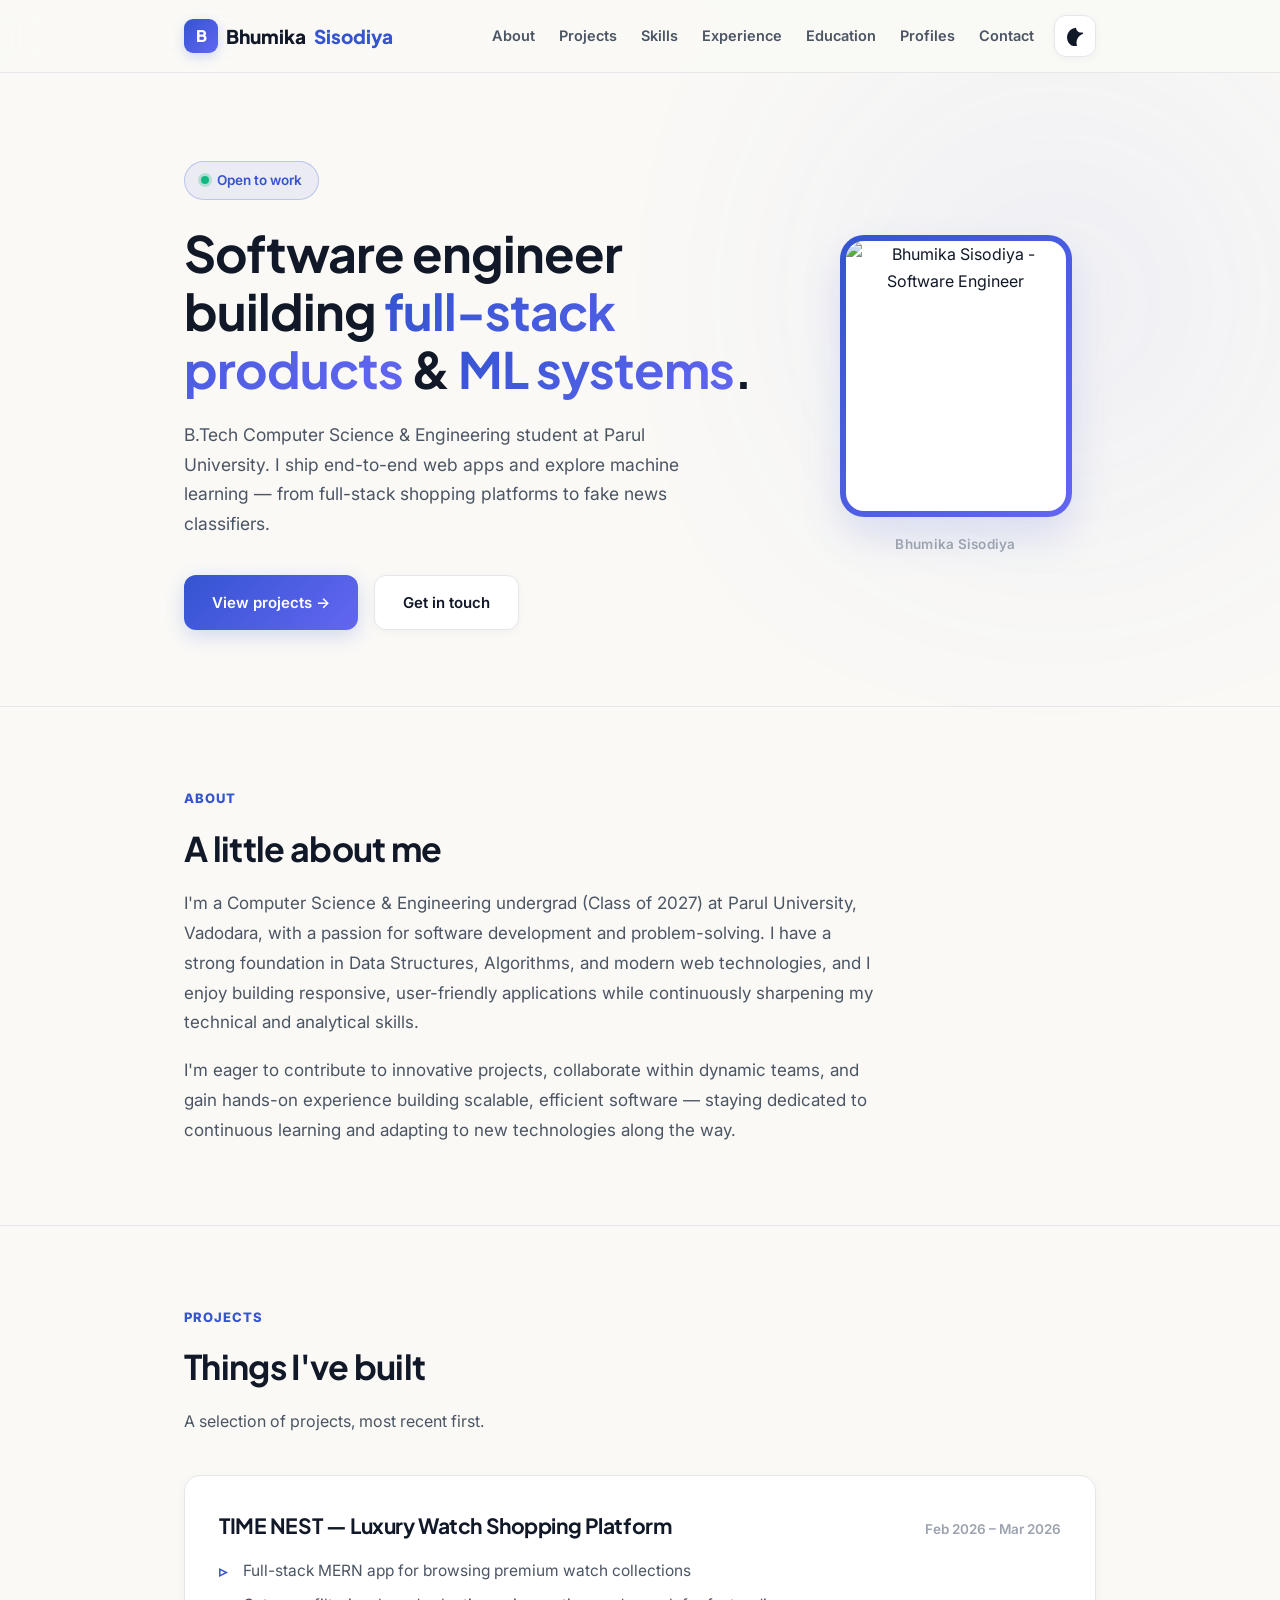
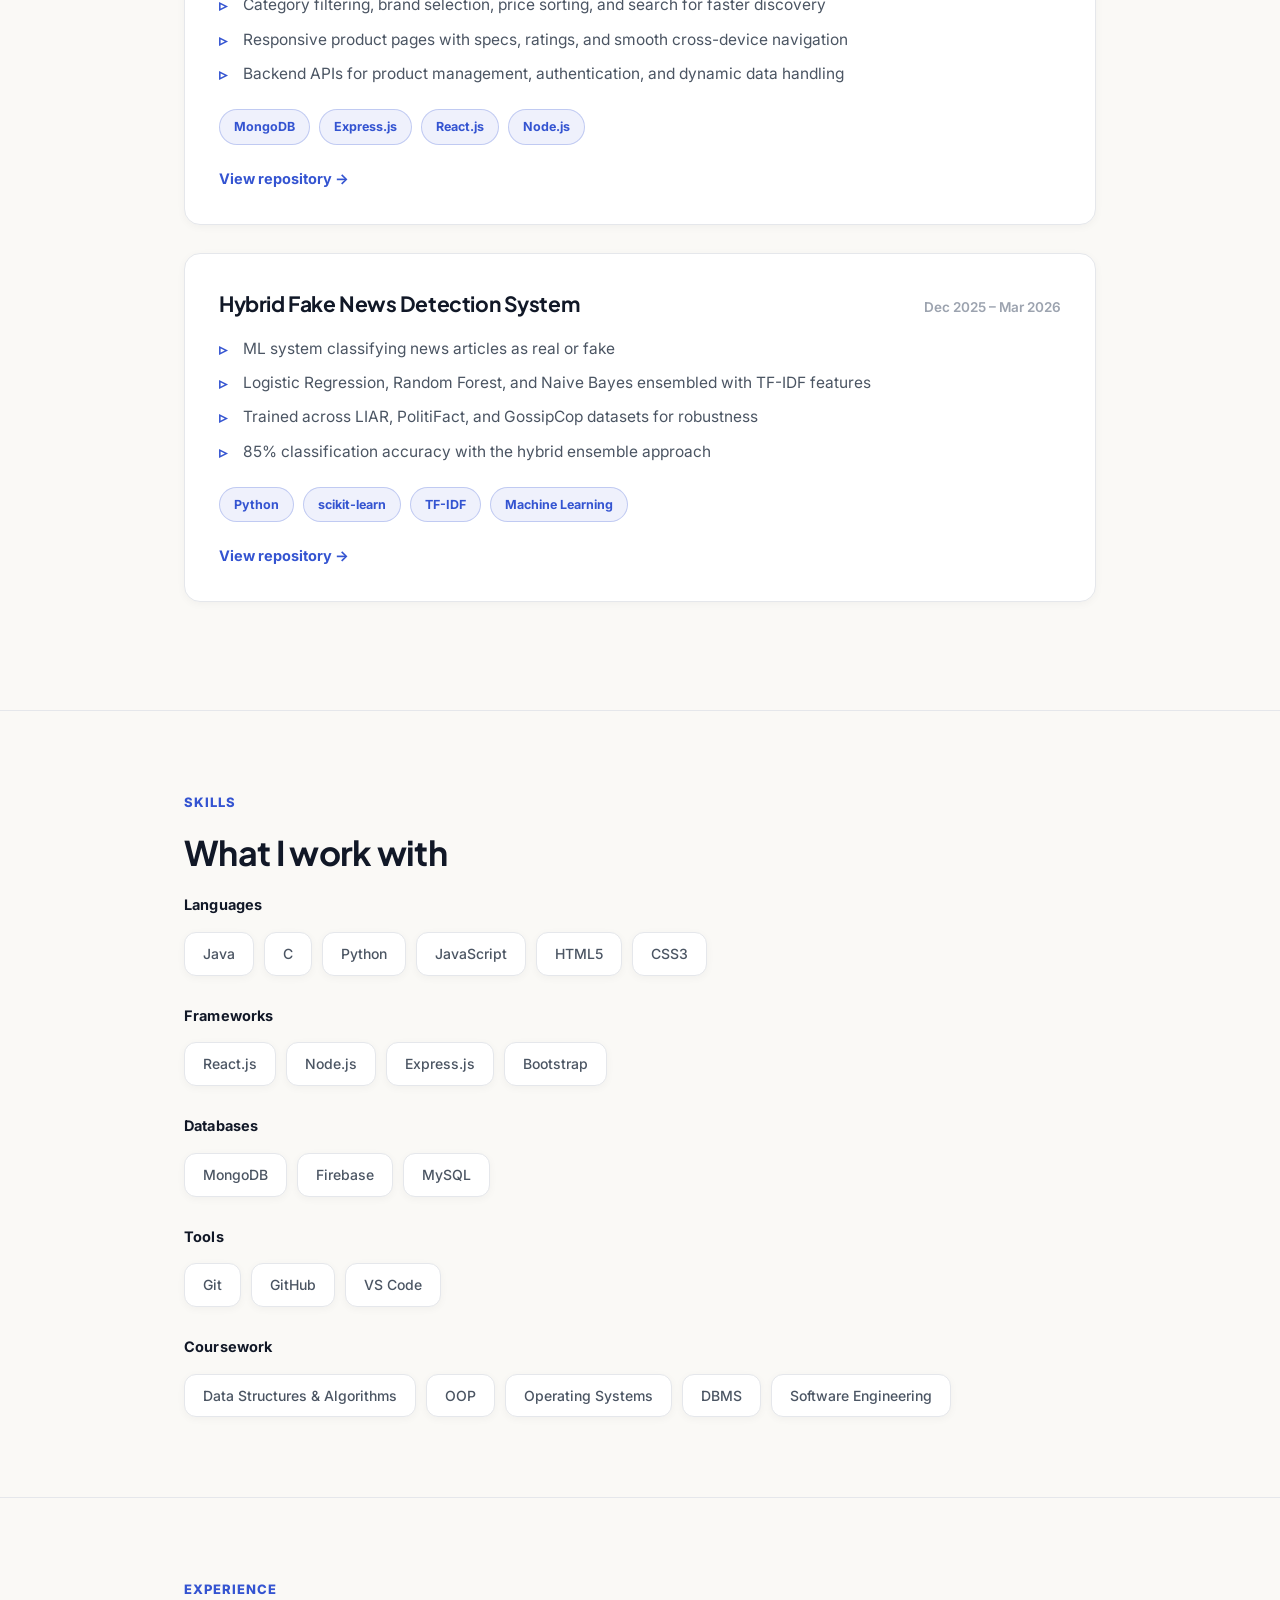
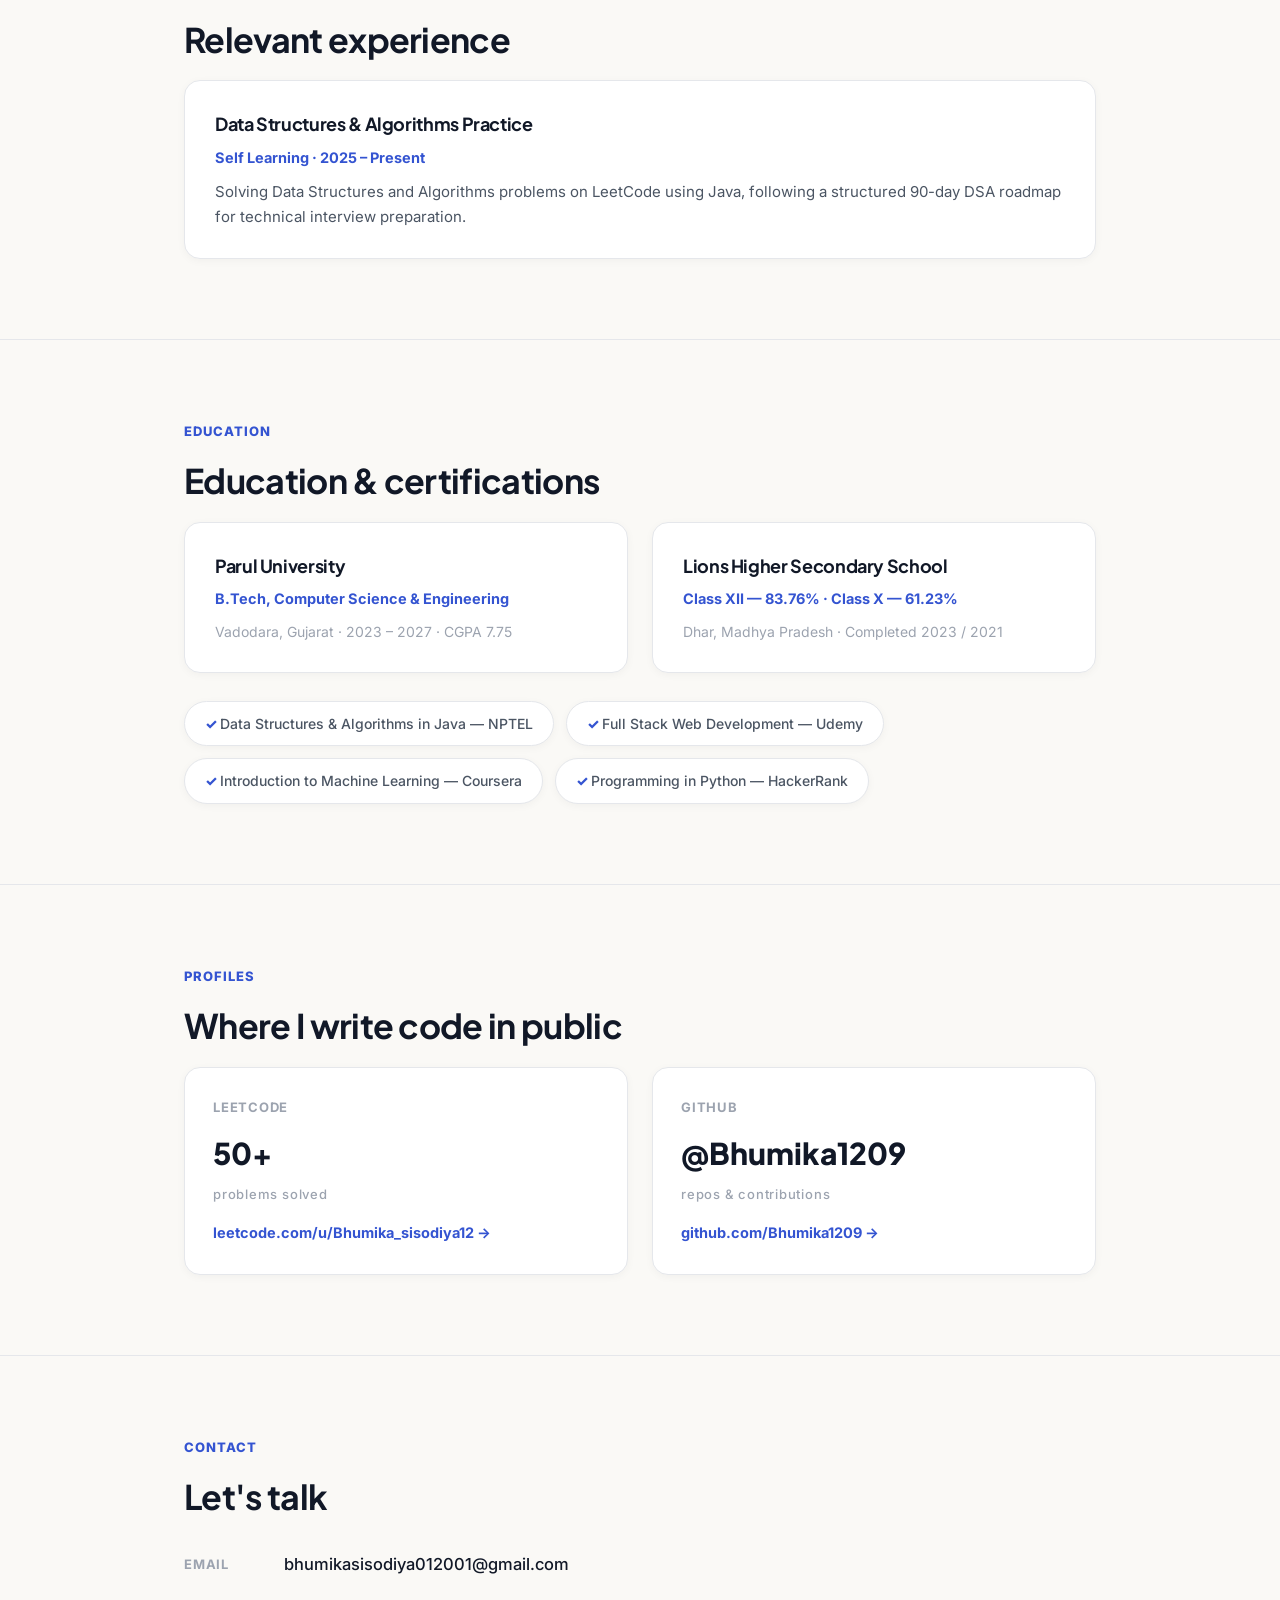
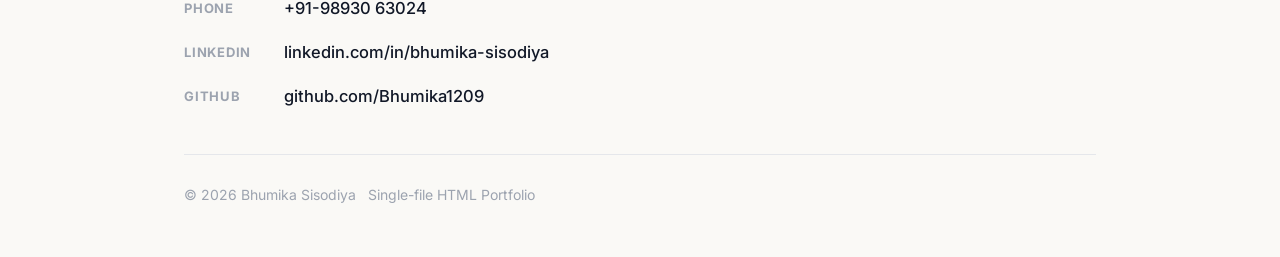
==== index.html @ 54667ed3 "Add files via upload" ====
<!DOCTYPE html>
<html lang="en">
<head>
<meta charset="UTF-8">
<meta name="viewport" content="width=device-width, initial-scale=1.0">
<title>Bhumika Sisodiya — Software Engineer & Full-Stack Developer</title>
<meta name="description" content="Portfolio of Bhumika Sisodiya - B.Tech CSE Student at Parul University specializing in full-stack web applications and machine learning systems.">
<meta property="og:title" content="Bhumika Sisodiya — Software Engineer">
<meta property="og:description" content="Full-stack developer building MERN applications & ML systems. CSE student at Parul University.">
<meta property="og:type" content="website">

<link rel="preconnect" href="https://fonts.googleapis.com">
<link rel="preconnect" href="https://fonts.gstatic.com" crossorigin>
<link href="https://fonts.googleapis.com/css2?family=Plus+Jakarta+Sans:wght@400;500;600;700;800&family=Inter:wght@400;500;600;700&display=swap" rel="stylesheet">

<style>
  :root {
    --bg: #FAF9F6;
    --surface: #FFFFFF;
    --surface-hover: #F3F4F6;
    --line: #E5E7EB;
    --line-accent: rgba(52, 84, 209, 0.25);
    --text: #111827;
    --text-dim: #4B5563;
    --text-faint: #9CA3AF;
    --accent: #3454D1;
    --accent-gradient: linear-gradient(135deg, #3454D1 0%, #6366F1 100%);
    --accent-hover: #2A43A8;
    --accent-soft: rgba(52, 84, 209, 0.08);
    --accent-glow: rgba(52, 84, 209, 0.2);
    --radius: 16px;
    --radius-sm: 10px;
    --shadow-sm: 0 2px 8px rgba(0, 0, 0, 0.04);
    --shadow: 0 10px 30px rgba(0, 0, 0, 0.06);
    --shadow-hover: 0 20px 40px rgba(52, 84, 209, 0.15);
  }

  [data-theme="dark"] {
    --bg: #0B0F19;
    --surface: #131A29;
    --surface-hover: #1E2738;
    --line: #1F293D;
    --line-accent: rgba(99, 102, 241, 0.35);
    --text: #F9FAFB;
    --text-dim: #9CA3AF;
    --text-faint: #6B7280;
    --accent: #6366F1;
    --accent-gradient: linear-gradient(135deg, #6366F1 0%, #8B5CF6 100%);
    --accent-hover: #818CF8;
    --accent-soft: rgba(99, 102, 241, 0.15);
    --accent-glow: rgba(99, 102, 241, 0.3);
    --shadow-sm: 0 2px 8px rgba(0, 0, 0, 0.3);
    --shadow: 0 10px 30px rgba(0, 0, 0, 0.4);
    --shadow-hover: 0 20px 40px rgba(99, 102, 241, 0.25);
  }

  * { box-sizing: border-box; margin: 0; padding: 0; }
  html { scroll-behavior: smooth; }
  body {
    background: var(--bg);
    color: var(--text);
    font-family: 'Inter', sans-serif;
    line-height: 1.7;
    transition: background-color 0.35s ease, color 0.35s ease;
    overflow-x: hidden;
  }
  ::selection { background: var(--accent); color: #fff; }
  a { color: inherit; text-decoration: none; }
  h1, h2, h3, h4 { font-family: 'Plus Jakarta Sans', sans-serif; font-weight: 700; letter-spacing: -0.02em; color: var(--text); }
  .wrap { max-width: 960px; margin: 0 auto; padding: 0 24px; }
  :focus-visible { outline: 2px solid var(--accent); outline-offset: 3px; border-radius: 6px; }

  /* Scroll Progress Bar */
  #progress-bar {
    position: fixed; top: 0; left: 0; height: 3.5px; background: var(--accent-gradient);
    z-index: 200; width: 0%; transition: width 0.1s linear;
  }

  /* NAVIGATION */
  nav {
    position: sticky; top: 0; z-index: 100;
    background: rgba(250, 249, 246, 0.85);
    backdrop-filter: blur(16px);
    -webkit-backdrop-filter: blur(16px);
    border-bottom: 1px solid var(--line);
    transition: background-color 0.35s ease, border-color 0.35s ease;
  }
  [data-theme="dark"] nav {
    background: rgba(11, 15, 25, 0.85);
  }
  nav .wrap { display: flex; align-items: center; justify-content: space-between; height: 72px; }
  .logo { font-family: 'Plus Jakarta Sans', sans-serif; font-weight: 800; font-size: 19px; color: var(--text); display: flex; align-items: center; gap: 8px; }
  .logo-mark {
    width: 34px; height: 34px; border-radius: 9px; background: var(--accent-gradient);
    color: #fff; display: flex; align-items: center; justify-content: center; font-size: 16px; font-weight: 800;
    box-shadow: 0 4px 12px var(--accent-glow);
  }
  .logo span { color: var(--accent); }

  .nav-right { display: flex; align-items: center; gap: 20px; }

  .navlinks { display: flex; gap: 24px; font-size: 14.5px; font-weight: 600; color: var(--text-dim); }
  .navlinks a { transition: color .25s ease; position: relative; padding: 4px 0; }
  .navlinks a:hover, .navlinks a.active { color: var(--accent); }
  .navlinks a.active::after {
    content: ''; position: absolute; bottom: -2px; left: 0; right: 0; height: 2.5px;
    background: var(--accent-gradient); border-radius: 4px;
  }

  /* Theme Toggle Button */
  .theme-toggle {
    background: var(--surface); border: 1px solid var(--line); color: var(--text);
    width: 42px; height: 42px; border-radius: 12px; display: flex; align-items: center;
    justify-content: center; cursor: pointer; transition: all 0.25s ease;
    box-shadow: var(--shadow-sm);
  }
  .theme-toggle:hover { border-color: var(--accent); color: var(--accent); transform: scale(1.06); box-shadow: 0 4px 14px var(--accent-glow); }
  .theme-toggle svg { width: 20px; height: 20px; fill: currentColor; }

  /* Mobile Hamburger Toggle */
  .hamburger {
    display: none; background: none; border: none; cursor: pointer; color: var(--text);
    padding: 8px; border-radius: 8px; transition: background 0.2s;
  }
  .hamburger:hover { background: var(--accent-soft); }
  .hamburger svg { width: 26px; height: 26px; stroke: currentColor; fill: none; stroke-width: 2.2; stroke-linecap: round; }

  @media (max-width: 768px) {
    .hamburger { display: block; }
    .navlinks {
      position: absolute; top: 72px; left: 0; right: 0;
      background: var(--surface); border-bottom: 1px solid var(--line);
      flex-direction: column; gap: 0; padding: 12px 0;
      display: none; box-shadow: 0 14px 30px rgba(0,0,0,0.12);
    }
    .navlinks.open { display: flex; }
    .navlinks a { padding: 14px 28px; width: 100%; border-left: 4px solid transparent; }
    .navlinks a:hover, .navlinks a.active { background: var(--accent-soft); border-left-color: var(--accent); }
    .navlinks a.active::after { display: none; }
  }

  /* HERO */
  .hero { padding: 88px 0 76px; position: relative; }
  .hero::before {
    content: ''; position: absolute; top: 10%; right: 5%; width: 320px; height: 320px;
    background: var(--accent-gradient); filter: blur(140px); opacity: 0.15; border-radius: 50%; pointer-events: none;
  }
  .hero-grid { display: grid; grid-template-columns: 1fr; gap: 48px; align-items: center; }
  @media (min-width: 800px) { .hero-grid { grid-template-columns: 1.35fr 0.65fr; } }

  .eyebrow-tag {
    display: inline-flex; align-items: center; gap: 8px; font-size: 13.5px; font-weight: 600; color: var(--accent);
    background: var(--accent-soft); padding: 7px 16px; border-radius: 30px; margin-bottom: 24px;
    border: 1px solid var(--line-accent);
  }
  .eyebrow-tag .dot {
    width: 8px; height: 8px; background: #10B981; border-radius: 50%; display: inline-block;
    box-shadow: 0 0 0 3px rgba(16, 185, 129, 0.25); animation: pulse 2s infinite;
  }
  @keyframes pulse {
    0% { box-shadow: 0 0 0 0 rgba(16, 185, 129, 0.4); }
    70% { box-shadow: 0 0 0 8px rgba(16, 185, 129, 0); }
    100% { box-shadow: 0 0 0 0 rgba(16, 185, 129, 0); }
  }

  .hero h1 { font-size: clamp(32px, 5vw, 50px); line-height: 1.16; max-width: 640px; }
  .hero h1 .highlight {
    background: var(--accent-gradient); -webkit-background-clip: text; -webkit-text-fill-color: transparent;
  }
  .hero p.lede { margin-top: 22px; max-width: 540px; color: var(--text-dim); font-size: 17.5px; line-height: 1.7; }
  .hero-actions { display: flex; gap: 16px; margin-top: 36px; flex-wrap: wrap; }

  .btn {
    font-size: 15px; font-weight: 600; padding: 14px 28px; border-radius: 12px;
    display: inline-flex; align-items: center; gap: 10px; border: 1px solid var(--line);
    transition: all 0.28s cubic-bezier(0.4, 0, 0.2, 1); cursor: pointer;
  }
  .btn-primary { background: var(--accent-gradient); color: #fff; border: none; box-shadow: 0 6px 20px var(--accent-glow); }
  .btn-primary:hover { transform: translateY(-3px); box-shadow: 0 12px 28px var(--accent-glow); }
  .btn-ghost { background: var(--surface); color: var(--text); box-shadow: var(--shadow-sm); }
  .btn-ghost:hover { border-color: var(--accent); color: var(--accent); transform: translateY(-3px); box-shadow: 0 8px 24px rgba(0,0,0,0.08); }

  .headshot-wrap { justify-self: center; text-align: center; position: relative; }
  .headshot-ring {
    padding: 6px; border-radius: 24px; background: var(--accent-gradient);
    display: inline-block; box-shadow: var(--shadow-hover); transition: transform 0.35s ease;
  }
  .headshot-ring:hover { transform: scale(1.03) rotate(0.5deg); }
  .headshot-ring img {
    width: 220px; height: 270px; object-fit: cover; border-radius: 18px; display: block;
    background: var(--surface);
  }
  .headshot-cap { margin-top: 16px; font-size: 13.5px; color: var(--text-faint); font-weight: 600; letter-spacing: 0.02em; }

  section { padding: 80px 0; }
  .divider { border-top: 1px solid var(--line); }
  .eyebrow { font-size: 13px; font-weight: 800; color: var(--accent); text-transform: uppercase; letter-spacing: .08em; margin-bottom: 10px; }
  .section-title { font-size: clamp(26px, 3.2vw, 34px); margin-bottom: 12px; }
  .section-sub { color: var(--text-dim); font-size: 16px; margin-bottom: 40px; max-width: 580px; }

  .reveal { opacity: 0; transform: translateY(22px); transition: opacity 0.65s cubic-bezier(0.16, 1, 0.3, 1), transform 0.65s cubic-bezier(0.16, 1, 0.3, 1); }
  .reveal.in { opacity: 1; transform: translateY(0); }

  .about p { color: var(--text-dim); max-width: 700px; font-size: 17px; line-height: 1.75; }
  .about p + p { margin-top: 18px; }

  /* PROJECTS */
  .project-card {
    background: var(--surface); border: 1px solid var(--line); border-radius: var(--radius);
    padding: 32px 34px; margin-bottom: 28px; transition: all 0.3s cubic-bezier(0.16, 1, 0.3, 1);
    box-shadow: var(--shadow-sm); position: relative; overflow: hidden;
  }
  .project-card::before {
    content: ''; position: absolute; top: 0; left: 0; width: 4px; height: 100%;
    background: var(--accent-gradient); opacity: 0; transition: opacity 0.3s ease;
  }
  .project-card:hover { transform: translateY(-5px); box-shadow: var(--shadow-hover); border-color: var(--line-accent); }
  .project-card:hover::before { opacity: 1; }

  .project-head { display: flex; flex-wrap: wrap; align-items: baseline; justify-content: space-between; gap: 10px; margin-bottom: 14px; }
  .project-head h3 { font-size: 21px; font-family: 'Plus Jakarta Sans', sans-serif; }
  .project-date { font-size: 13.5px; color: var(--text-faint); font-weight: 600; }

  .project-card ul { color: var(--text-dim); font-size: 15.5px; list-style: none; margin-top: 14px; }
  .project-card ul li { position: relative; padding-left: 24px; margin-bottom: 8px; }
  .project-card ul li::before {
    content: '▹'; position: absolute; left: 0; color: var(--accent); font-weight: 800; font-size: 16px;
  }

  .tag-row { display: flex; flex-wrap: wrap; gap: 9px; margin-top: 22px; }
  .tag { font-size: 12.5px; font-weight: 700; color: var(--accent); background: var(--accent-soft); padding: 6px 14px; border-radius: 20px; border: 1px solid var(--line-accent); }

  .project-link {
    display: inline-flex; align-items: center; gap: 8px; margin-top: 22px;
    font-size: 14.5px; font-weight: 700; color: var(--accent); transition: gap 0.2s ease, color 0.2s ease;
  }
  .project-link:hover { color: var(--accent-hover); gap: 12px; text-decoration: none; }

  /* SKILLS */
  .skill-group { margin-bottom: 28px; }
  .skill-group:last-child { margin-bottom: 0; }
  .skill-label { font-size: 14.5px; font-weight: 700; color: var(--text); margin-bottom: 14px; letter-spacing: 0.01em; }
  .skill-tags { display: flex; flex-wrap: wrap; gap: 10px; }
  .skill-pill {
    font-size: 14px; font-weight: 500; color: var(--text-dim); background: var(--surface); border: 1px solid var(--line);
    padding: 9px 18px; border-radius: 12px; transition: all 0.25s ease; box-shadow: var(--shadow-sm);
  }
  .skill-pill:hover { border-color: var(--accent); color: var(--accent); background: var(--accent-soft); transform: translateY(-2px); box-shadow: 0 4px 14px var(--accent-glow); }

  /* EDUCATION + CERTS */
  .edu-grid { display: grid; gap: 24px; }
  @media(min-width: 700px) { .edu-grid { grid-template-columns: 1fr 1fr; } }
  .card {
    background: var(--surface); border: 1px solid var(--line); border-radius: var(--radius);
    padding: 28px 30px; transition: all 0.3s ease; box-shadow: var(--shadow-sm);
  }
  .card:hover { transform: translateY(-4px); box-shadow: var(--shadow); border-color: var(--line-accent); }
  .card h4 { font-size: 18px; margin-bottom: 6px; }
  .card .role { color: var(--accent); font-size: 14.5px; font-weight: 700; margin-bottom: 8px; }
  .card .meta { color: var(--text-faint); font-size: 14px; }

  .certs { margin-top: 28px; display: flex; flex-wrap: wrap; gap: 12px; }
  .cert-chip { font-size: 14px; font-weight: 500; color: var(--text-dim); border: 1px solid var(--line); background: var(--surface); padding: 10px 20px; border-radius: 30px; box-shadow: var(--shadow-sm); transition: border-color 0.2s; }
  .cert-chip:hover { border-color: var(--accent); color: var(--text); }
  .cert-chip::before { content: "✓ "; color: var(--accent); font-weight: 800; }

  /* PROFILES */
  .profile-grid { display: grid; gap: 24px; }
  @media(min-width: 700px) { .profile-grid { grid-template-columns: 1fr 1fr; } }
  .profile-card {
    background: var(--surface); border: 1px solid var(--line); border-radius: var(--radius);
    padding: 28px; transition: all 0.3s cubic-bezier(0.16, 1, 0.3, 1);
    display: block; color: inherit; box-shadow: var(--shadow-sm);
  }
  .profile-card:hover { box-shadow: var(--shadow-hover); transform: translateY(-5px); border-color: var(--accent); }
  .profile-card .plabel { color: var(--text-faint); font-size: 13px; font-weight: 700; text-transform: uppercase; letter-spacing: .06em; }
  .profile-card .stat { font-family: 'Plus Jakarta Sans', sans-serif; font-weight: 800; font-size: 30px; margin: 10px 0 4px; color: var(--text); }
  .profile-card .visit { display: inline-flex; align-items: center; gap: 6px; margin-top: 16px; font-size: 14.5px; font-weight: 700; color: var(--accent); transition: gap 0.2s ease; }
  .profile-card:hover .visit { gap: 10px; color: var(--accent-hover); }

  /* CONTACT / FOOTER */
  footer { padding: 80px 0 50px; }
  .contact-list { display: flex; flex-direction: column; gap: 16px; margin-bottom: 44px; }
  .contact-list a { font-size: 16.5px; font-weight: 500; color: var(--text); transition: color .2s ease, transform .2s ease; display: inline-flex; align-items: center; }
  .contact-list a:hover { color: var(--accent); transform: translateX(4px); }
  .contact-list .k { color: var(--text-faint); font-size: 13px; font-weight: 700; text-transform: uppercase; letter-spacing: .06em; display: inline-block; width: 100px; }
  .foot-bottom {
    display: flex; flex-wrap: wrap; justify-space: space-between; gap: 12px;
    padding-top: 28px; border-top: 1px solid var(--line); color: var(--text-faint); font-size: 14px;
  }

  /* Back to Top Button */
  .back-to-top {
    position: fixed; bottom: 32px; right: 32px; z-index: 90;
    width: 46px; height: 46px; border-radius: 50%; background: var(--accent-gradient); color: #fff;
    border: none; display: flex; align-items: center; justify-content: center;
    box-shadow: 0 8px 24px var(--accent-glow); opacity: 0; visibility: hidden;
    transition: all 0.3s ease; cursor: pointer;
  }
  .back-to-top.visible { opacity: 1; visibility: visible; }
  .back-to-top:hover { transform: translateY(-5px); box-shadow: 0 12px 30px var(--accent-glow); }
</style>
</head>
<body>

<div id="progress-bar"></div>

<nav>
  <div class="wrap">
    <a href="#" class="logo">
      <div class="logo-mark">B</div>
      Bhumika <span>Sisodiya</span>
    </a>
    <div class="nav-right">
      <div class="navlinks" id="navlinks">
        <a href="#about">About</a>
        <a href="#projects">Projects</a>
        <a href="#skills">Skills</a>
        <a href="#experience">Experience</a>
        <a href="#education">Education</a>
        <a href="#profiles">Profiles</a>
        <a href="#contact">Contact</a>
      </div>
      <button class="theme-toggle" id="theme-toggle" aria-label="Toggle theme">
        <svg id="sun-icon" style="display:none;" viewBox="0 0 24 24"><path d="M12 7c-2.76 0-5 2.24-5 5s2.24 5 5 5 5-2.24 5-5-2.24-5-5-5zM2 13h2c.55 0 1-.45 1-1s-.45-1-1-1H2c-.55 0-1 .45-1 1s.45 1 1 1zm18 0h2c.55 0 1-.45 1-1s-.45-1-1-1h-2c-.55 0-1 .45-1 1s.45 1 1 1zM11 2v2c0 .55.45 1 1 1s1-.45 1-1V2c0-.55-.45-1-1-1s-1 .45-1 1zm0 18v2c0 .55.45 1 1 1s1-.45 1-1v-2c0-.55-.45-1-1-1s-1 .45-1 1zM5.99 4.58c-.39-.39-1.03-.39-1.41 0s-.39 1.03 0 1.41l1.06 1.06c.39.39 1.03.39 1.41 0s.39-1.03 0-1.41L5.99 4.58zm12.37 12.37c-.39-.39-1.03-.39-1.41 0s-.39 1.03 0 1.41l1.06 1.06c.39.39 1.03.39 1.41 0s.39-1.03 0-1.41l-1.06-1.06zm1.06-10.96c.39-.39.39-1.03 0-1.41s-1.03-.39-1.41 0l-1.06 1.06c-.39.39-.39 1.03 0 1.41s1.03.39 1.41 0l1.06-1.06zM7.05 18.36c.39-.39.39-1.03 0-1.41s-1.03-.39-1.41 0l-1.06 1.06c-.39.39-.39 1.03 0 1.41s1.03.39 1.41 0l1.06-1.06z"/></svg>
        <svg id="moon-icon" viewBox="0 0 24 24"><path d="M12.3 2c.4 0 .9.3 1 .8.3 1.6 1.2 3.1 2.6 4 1.4 1 3.1 1.3 4.7.9.5-.1 1 .3 1.1.8.1.5-.2 1-.7 1.2-5.4 2.2-8.3 8-6.7 13.5.1.5-.2 1-.7 1.2-.2.1-.4.1-.6.1-4.8 0-9.1-3.3-10.2-8.1C1.5 11 4.3 5.4 9.5 3.1c.9-.4 1.8-.7 2.8-1.1z"/></svg>
      </button>
      <button class="hamburger" id="hamburger-btn" aria-label="Toggle menu">
        <svg viewBox="0 0 24 24"><path d="M4 6h16M4 12h16M4 18h16"></path></svg>
      </button>
    </div>
  </div>
</nav>

<header class="hero">
  <div class="wrap">
    <div class="hero-grid">
      <div>
        <span class="eyebrow-tag"><span class="dot"></span> Open to work</span>
        <h1>Software engineer building <span class="highlight">full-stack products</span> &amp; <span class="highlight">ML systems</span>.</h1>
        <p class="lede">B.Tech Computer Science &amp; Engineering student at Parul University. I ship end-to-end web apps and explore machine learning — from full-stack shopping platforms to fake news classifiers.</p>
        <div class="hero-actions">
          <a class="btn btn-primary" href="#projects">View projects →</a>
          <a class="btn btn-ghost" href="mailto:bhumikasisodiya012001@gmail.com">Get in touch</a>
        </div>
      </div>
      <div class="headshot-wrap">
        <div class="headshot-ring">
          <img src="assets/headshot.jpg" alt="Bhumika Sisodiya - Software Engineer">
        </div>
        <div class="headshot-cap">Bhumika Sisodiya</div>
      </div>
    </div>
  </div>
</header>

<section class="about divider" id="about">
  <div class="wrap reveal">
    <div class="eyebrow">About</div>
    <h2 class="section-title">A little about me</h2>
    <p>I'm a Computer Science &amp; Engineering undergrad (Class of 2027) at Parul University, Vadodara, with a passion for software development and problem-solving. I have a strong foundation in Data Structures, Algorithms, and modern web technologies, and I enjoy building responsive, user-friendly applications while continuously sharpening my technical and analytical skills.</p>
    <p>I'm eager to contribute to innovative projects, collaborate within dynamic teams, and gain hands-on experience building scalable, efficient software — staying dedicated to continuous learning and adapting to new technologies along the way.</p>
  </div>
</section>

<section class="divider" id="projects">
  <div class="wrap">
    <div class="reveal">
      <div class="eyebrow">Projects</div>
      <h2 class="section-title">Things I've built</h2>
      <p class="section-sub">A selection of projects, most recent first.</p>
    </div>

    <div class="reveal">
      <div class="project-card">
        <div class="project-head">
          <h3>TIME NEST — Luxury Watch Shopping Platform</h3>
          <span class="project-date">Feb 2026 – Mar 2026</span>
        </div>
        <ul>
          <li>Full-stack MERN app for browsing premium watch collections</li>
          <li>Category filtering, brand selection, price sorting, and search for faster discovery</li>
          <li>Responsive product pages with specs, ratings, and smooth cross-device navigation</li>
          <li>Backend APIs for product management, authentication, and dynamic data handling</li>
        </ul>
        <div class="tag-row">
          <span class="tag">MongoDB</span><span class="tag">Express.js</span><span class="tag">React.js</span><span class="tag">Node.js</span>
        </div>
        <a class="project-link" href="https://github.com/Bhumika1209/TIMENEST-" target="_blank" rel="noopener noreferrer">View repository →</a>
      </div>

      <div class="project-card">
        <div class="project-head">
          <h3>Hybrid Fake News Detection System</h3>
          <span class="project-date">Dec 2025 – Mar 2026</span>
        </div>
        <ul>
          <li>ML system classifying news articles as real or fake</li>
          <li>Logistic Regression, Random Forest, and Naive Bayes ensembled with TF-IDF features</li>
          <li>Trained across LIAR, PolitiFact, and GossipCop datasets for robustness</li>
          <li>85% classification accuracy with the hybrid ensemble approach</li>
        </ul>
        <div class="tag-row">
          <span class="tag">Python</span><span class="tag">scikit-learn</span><span class="tag">TF-IDF</span><span class="tag">Machine Learning</span>
        </div>
        <a class="project-link" href="https://github.com/Bhumika1209" target="_blank" rel="noopener noreferrer">View repository →</a>
      </div>
    </div>
  </div>
</section>

<section class="divider" id="skills">
  <div class="wrap reveal">
    <div class="eyebrow">Skills</div>
    <h2 class="section-title">What I work with</h2>

    <div class="skill-group">
      <div class="skill-label">Languages</div>
      <div class="skill-tags">
        <span class="skill-pill">Java</span><span class="skill-pill">C</span><span class="skill-pill">Python</span><span class="skill-pill">JavaScript</span><span class="skill-pill">HTML5</span><span class="skill-pill">CSS3</span>
      </div>
    </div>
    <div class="skill-group">
      <div class="skill-label">Frameworks</div>
      <div class="skill-tags">
        <span class="skill-pill">React.js</span><span class="skill-pill">Node.js</span><span class="skill-pill">Express.js</span><span class="skill-pill">Bootstrap</span>
      </div>
    </div>
    <div class="skill-group">
      <div class="skill-label">Databases</div>
      <div class="skill-tags">
        <span class="skill-pill">MongoDB</span><span class="skill-pill">Firebase</span><span class="skill-pill">MySQL</span>
      </div>
    </div>
    <div class="skill-group">
      <div class="skill-label">Tools</div>
      <div class="skill-tags">
        <span class="skill-pill">Git</span><span class="skill-pill">GitHub</span><span class="skill-pill">VS Code</span>
      </div>
    </div>
    <div class="skill-group">
      <div class="skill-label">Coursework</div>
      <div class="skill-tags">
        <span class="skill-pill">Data Structures &amp; Algorithms</span><span class="skill-pill">OOP</span><span class="skill-pill">Operating Systems</span><span class="skill-pill">DBMS</span><span class="skill-pill">Software Engineering</span>
      </div>
    </div>
  </div>
</section>

<section class="divider" id="experience">
  <div class="wrap reveal">
    <div class="eyebrow">Experience</div>
    <h2 class="section-title">Relevant experience</h2>
    <div class="card">
      <h4>Data Structures &amp; Algorithms Practice</h4>
      <div class="role">Self Learning · 2025 – Present</div>
      <div class="meta" style="margin-top:8px; color:var(--text-dim); font-size:15px;">Solving Data Structures and Algorithms problems on LeetCode using Java, following a structured 90-day DSA roadmap for technical interview preparation.</div>
    </div>
  </div>
</section>

<section class="divider" id="education">
  <div class="wrap reveal">
    <div class="eyebrow">Education</div>
    <h2 class="section-title">Education &amp; certifications</h2>
    <div class="edu-grid">
      <div class="card">
        <h4>Parul University</h4>
        <div class="role">B.Tech, Computer Science &amp; Engineering</div>
        <div class="meta">Vadodara, Gujarat · 2023 – 2027 · CGPA 7.75</div>
      </div>
      <div class="card">
        <h4>Lions Higher Secondary School</h4>
        <div class="role">Class XII — 83.76% · Class X — 61.23%</div>
        <div class="meta">Dhar, Madhya Pradesh · Completed 2023 / 2021</div>
      </div>
    </div>
    <div class="certs">
      <span class="cert-chip">Data Structures &amp; Algorithms in Java — NPTEL</span>
      <span class="cert-chip">Full Stack Web Development — Udemy</span>
      <span class="cert-chip">Introduction to Machine Learning — Coursera</span>
      <span class="cert-chip">Programming in Python — HackerRank</span>
    </div>
  </div>
</section>

<section class="divider" id="profiles">
  <div class="wrap reveal">
    <div class="eyebrow">Profiles</div>
    <h2 class="section-title">Where I write code in public</h2>
    <div class="profile-grid">
      <a class="profile-card" href="https://leetcode.com/u/Bhumika_sisodiya12/" target="_blank" rel="noopener noreferrer">
        <div class="plabel">LeetCode</div>
        <div class="stat">50+</div>
        <div class="plabel" style="text-transform:none; font-weight:500;">problems solved</div>
        <div class="visit">leetcode.com/u/Bhumika_sisodiya12 →</div>
      </a>
      <a class="profile-card" href="https://github.com/Bhumika1209" target="_blank" rel="noopener noreferrer">
        <div class="plabel">GitHub</div>
        <div class="stat">@Bhumika1209</div>
        <div class="plabel" style="text-transform:none; font-weight:500;">repos &amp; contributions</div>
        <div class="visit">github.com/Bhumika1209 →</div>
      </a>
    </div>
  </div>
</section>

<footer class="divider" id="contact">
  <div class="wrap reveal">
    <div class="eyebrow">Contact</div>
    <h2 class="section-title" style="margin-bottom:24px;">Let's talk</h2>
    <div class="contact-list">
      <a href="mailto:bhumikasisodiya012001@gmail.com"><span class="k">Email</span>bhumikasisodiya012001@gmail.com</a>
      <a href="tel:+919893063024"><span class="k">Phone</span>+91-98930 63024</a>
      <a href="https://www.linkedin.com/in/bhumika-sisodiya-782882373/" target="_blank" rel="noopener noreferrer"><span class="k">LinkedIn</span>linkedin.com/in/bhumika-sisodiya</a>
      <a href="https://github.com/Bhumika1209" target="_blank" rel="noopener noreferrer"><span class="k">GitHub</span>github.com/Bhumika1209</a>
    </div>
    <div class="foot-bottom">
      <span>© 2026 Bhumika Sisodiya</span>
      <span>Single-file HTML Portfolio</span>
    </div>
  </div>
</footer>

<button class="back-to-top" id="back-to-top" aria-label="Back to top">
  <svg width="20" height="20" viewBox="0 0 24 24" fill="none" stroke="currentColor" stroke-width="2.5" stroke-linecap="round" stroke-linejoin="round"><path d="M18 15l-6-6-6 6"/></svg>
</button>

<script>
  // Reading Progress Bar
  window.addEventListener('scroll', () => {
    const winScroll = document.body.scrollTop || document.documentElement.scrollTop;
    const height = document.documentElement.scrollHeight - document.documentElement.clientHeight;
    const scrolled = (winScroll / height) * 100;
    const progressBar = document.getElementById('progress-bar');
    if (progressBar) {
      progressBar.style.width = scrolled + '%';
    }
  });

  // Mobile Hamburger Toggle
  const hamburgerBtn = document.getElementById('hamburger-btn');
  const navlinks = document.getElementById('navlinks');

  if (hamburgerBtn && navlinks) {
    hamburgerBtn.addEventListener('click', () => {
      navlinks.classList.toggle('open');
    });

    // Close mobile nav when clicking a link
    navlinks.querySelectorAll('a').forEach(link => {
      link.addEventListener('click', () => {
        navlinks.classList.remove('open');
      });
    });
  }

  // Theme Toggle (Dark / Light)
  const themeToggleBtn = document.getElementById('theme-toggle');
  const sunIcon = document.getElementById('sun-icon');
  const moonIcon = document.getElementById('moon-icon');

  const savedTheme = localStorage.getItem('theme');
  const systemPrefersDark = window.matchMedia('(prefers-color-scheme: dark)').matches;

  let currentTheme = savedTheme || (systemPrefersDark ? 'dark' : 'light');

  function applyTheme(theme) {
    if (theme === 'dark') {
      document.documentElement.setAttribute('data-theme', 'dark');
      if (sunIcon) sunIcon.style.display = 'block';
      if (moonIcon) moonIcon.style.display = 'none';
    } else {
      document.documentElement.removeAttribute('data-theme');
      if (sunIcon) sunIcon.style.display = 'none';
      if (moonIcon) moonIcon.style.display = 'block';
    }
  }

  applyTheme(currentTheme);

  if (themeToggleBtn) {
    themeToggleBtn.addEventListener('click', () => {
      currentTheme = currentTheme === 'dark' ? 'light' : 'dark';
      localStorage.setItem('theme', currentTheme);
      applyTheme(currentTheme);
    });
  }

  // IntersectionObserver for reveal elements
  const observerOptions = { threshold: 0.12 };
  const observer = new IntersectionObserver((entries) => {
    entries.forEach(entry => {
      if (entry.isIntersecting) {
        entry.target.classList.add('in');
        observer.unobserve(entry.target);
      }
    });
  }, observerOptions);

  document.querySelectorAll('.reveal').forEach(el => observer.observe(el));

  // Immediate fallback so content is never hidden if JS observer delayed
  setTimeout(() => {
    document.querySelectorAll('.reveal').forEach(el => el.classList.add('in'));
  }, 800);

  // Active ScrollSpy for Navbar links
  const sections = document.querySelectorAll('section, footer');
  const navItems = document.querySelectorAll('.navlinks a');

  window.addEventListener('scroll', () => {
    let current = '';
    sections.forEach(section => {
      const sectionTop = section.offsetTop - 110;
      const sectionHeight = section.clientHeight;
      if (window.scrollY >= sectionTop && window.scrollY < sectionTop + sectionHeight) {
        current = section.getAttribute('id');
      }
    });

    navItems.forEach(item => {
      item.classList.remove('active');
      if (current && item.getAttribute('href') === `#${current}`) {
        item.classList.add('active');
      }
    });

    // Back to top button visibility
    const backToTopBtn = document.getElementById('back-to-top');
    if (backToTopBtn) {
      if (window.scrollY > 400) {
        backToTopBtn.classList.add('visible');
      } else {
        backToTopBtn.classList.remove('visible');
      }
    }
  });

  const backToTopBtn = document.getElementById('back-to-top');
  if (backToTopBtn) {
    backToTopBtn.addEventListener('click', () => {
      window.scrollTo({ top: 0, behavior: 'smooth' });
    });
  }
</script>

</body>
</html>
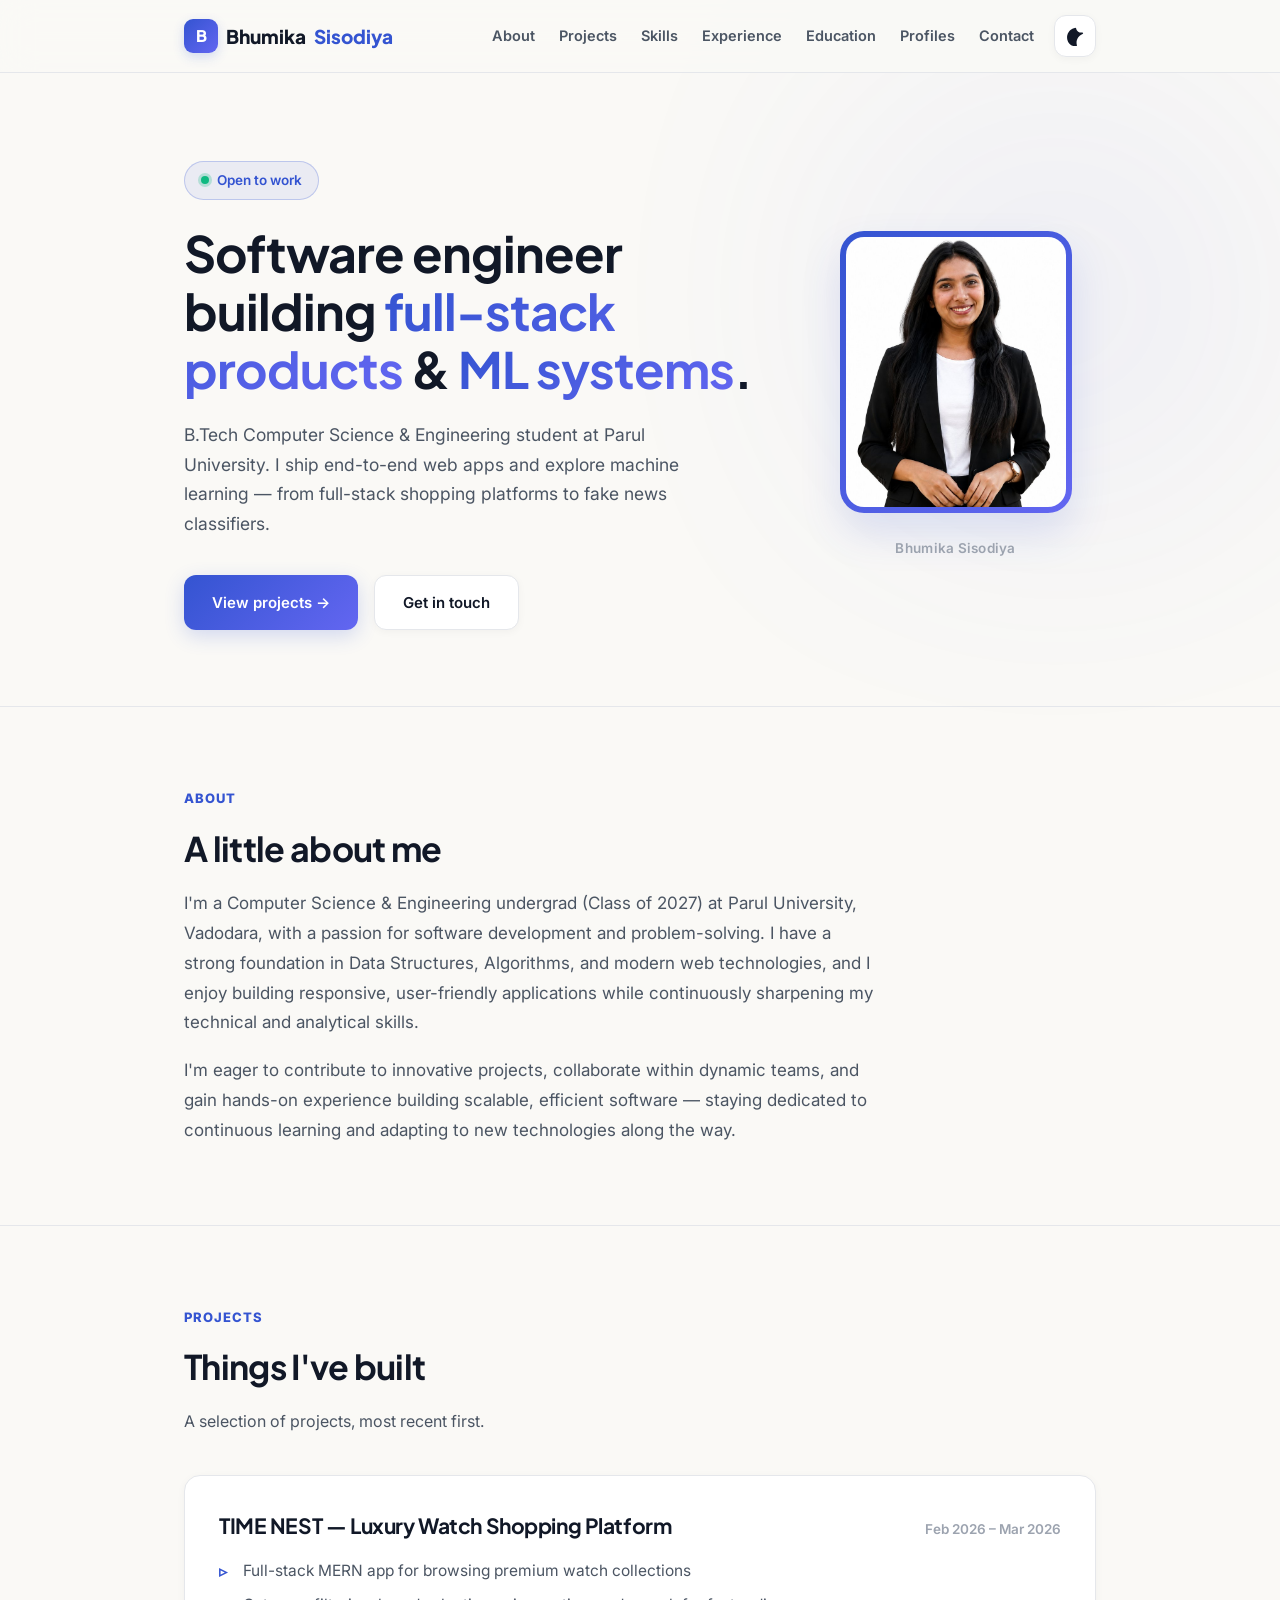
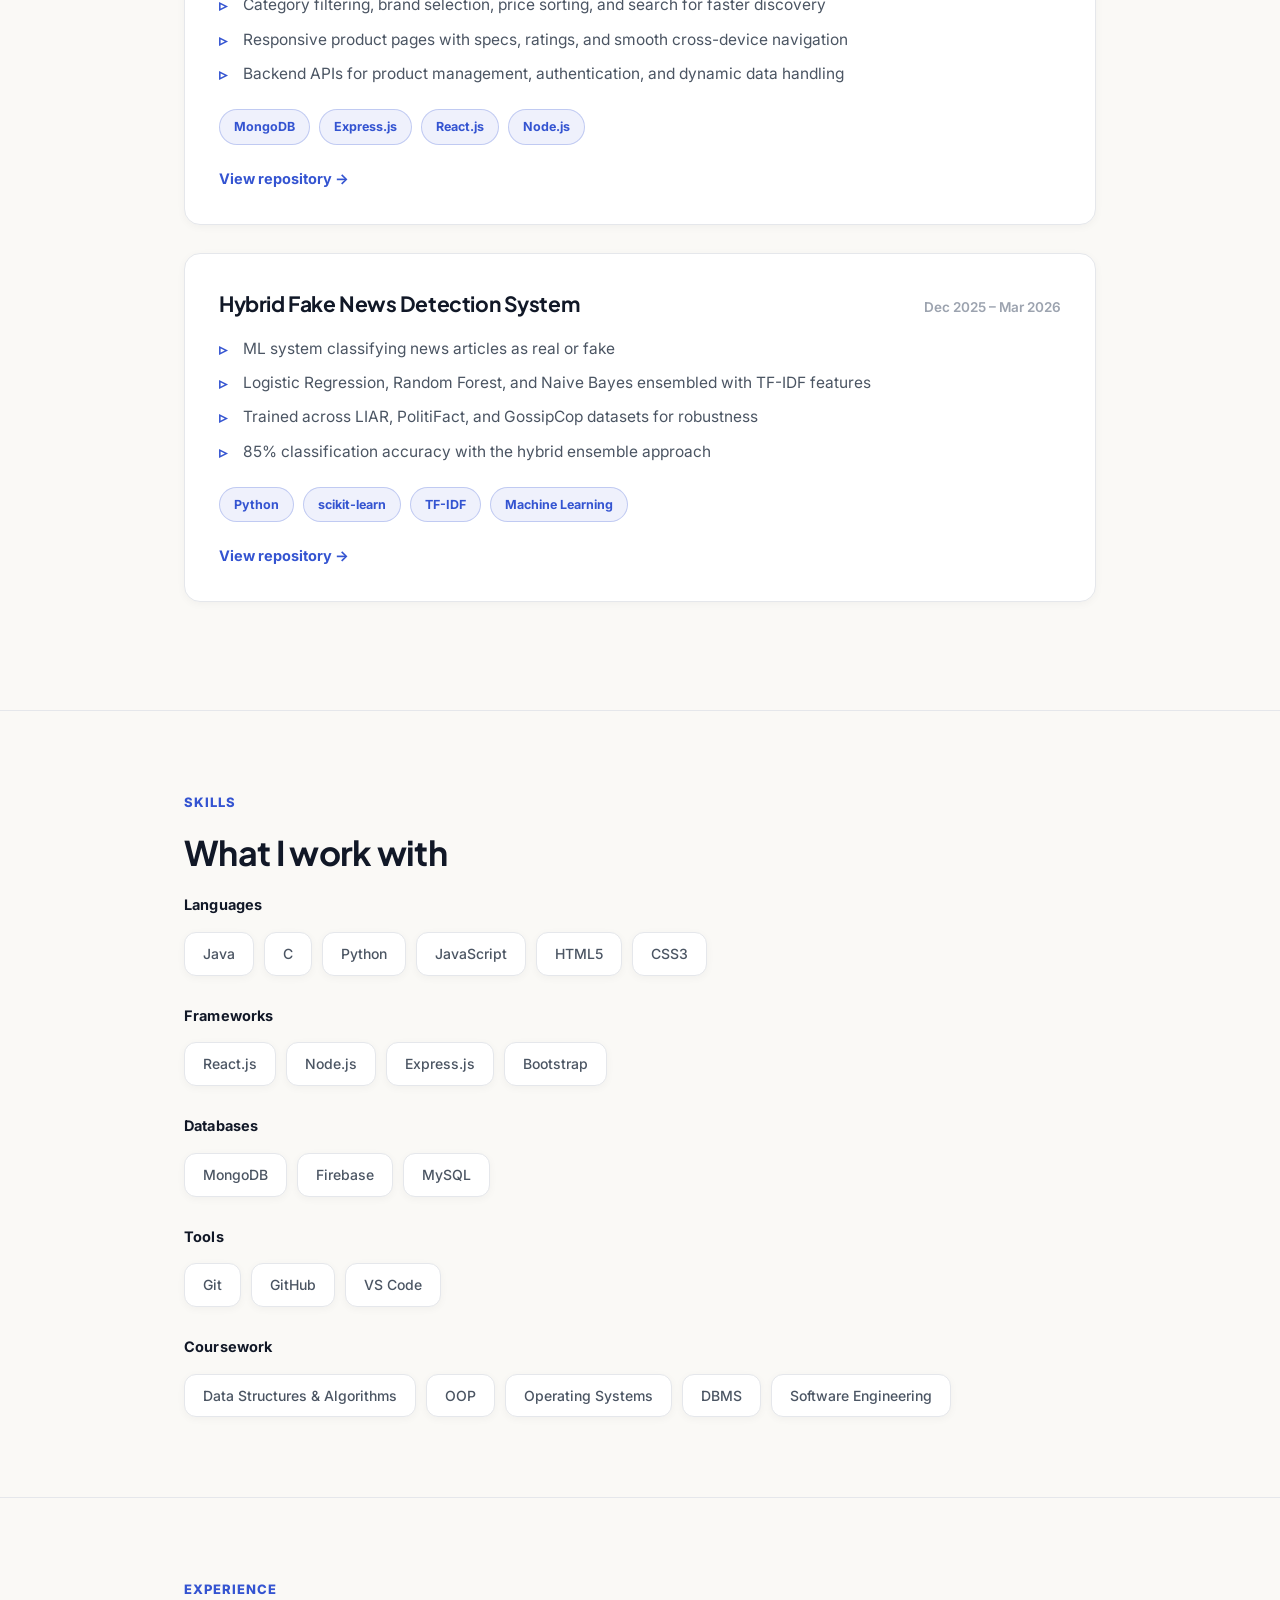
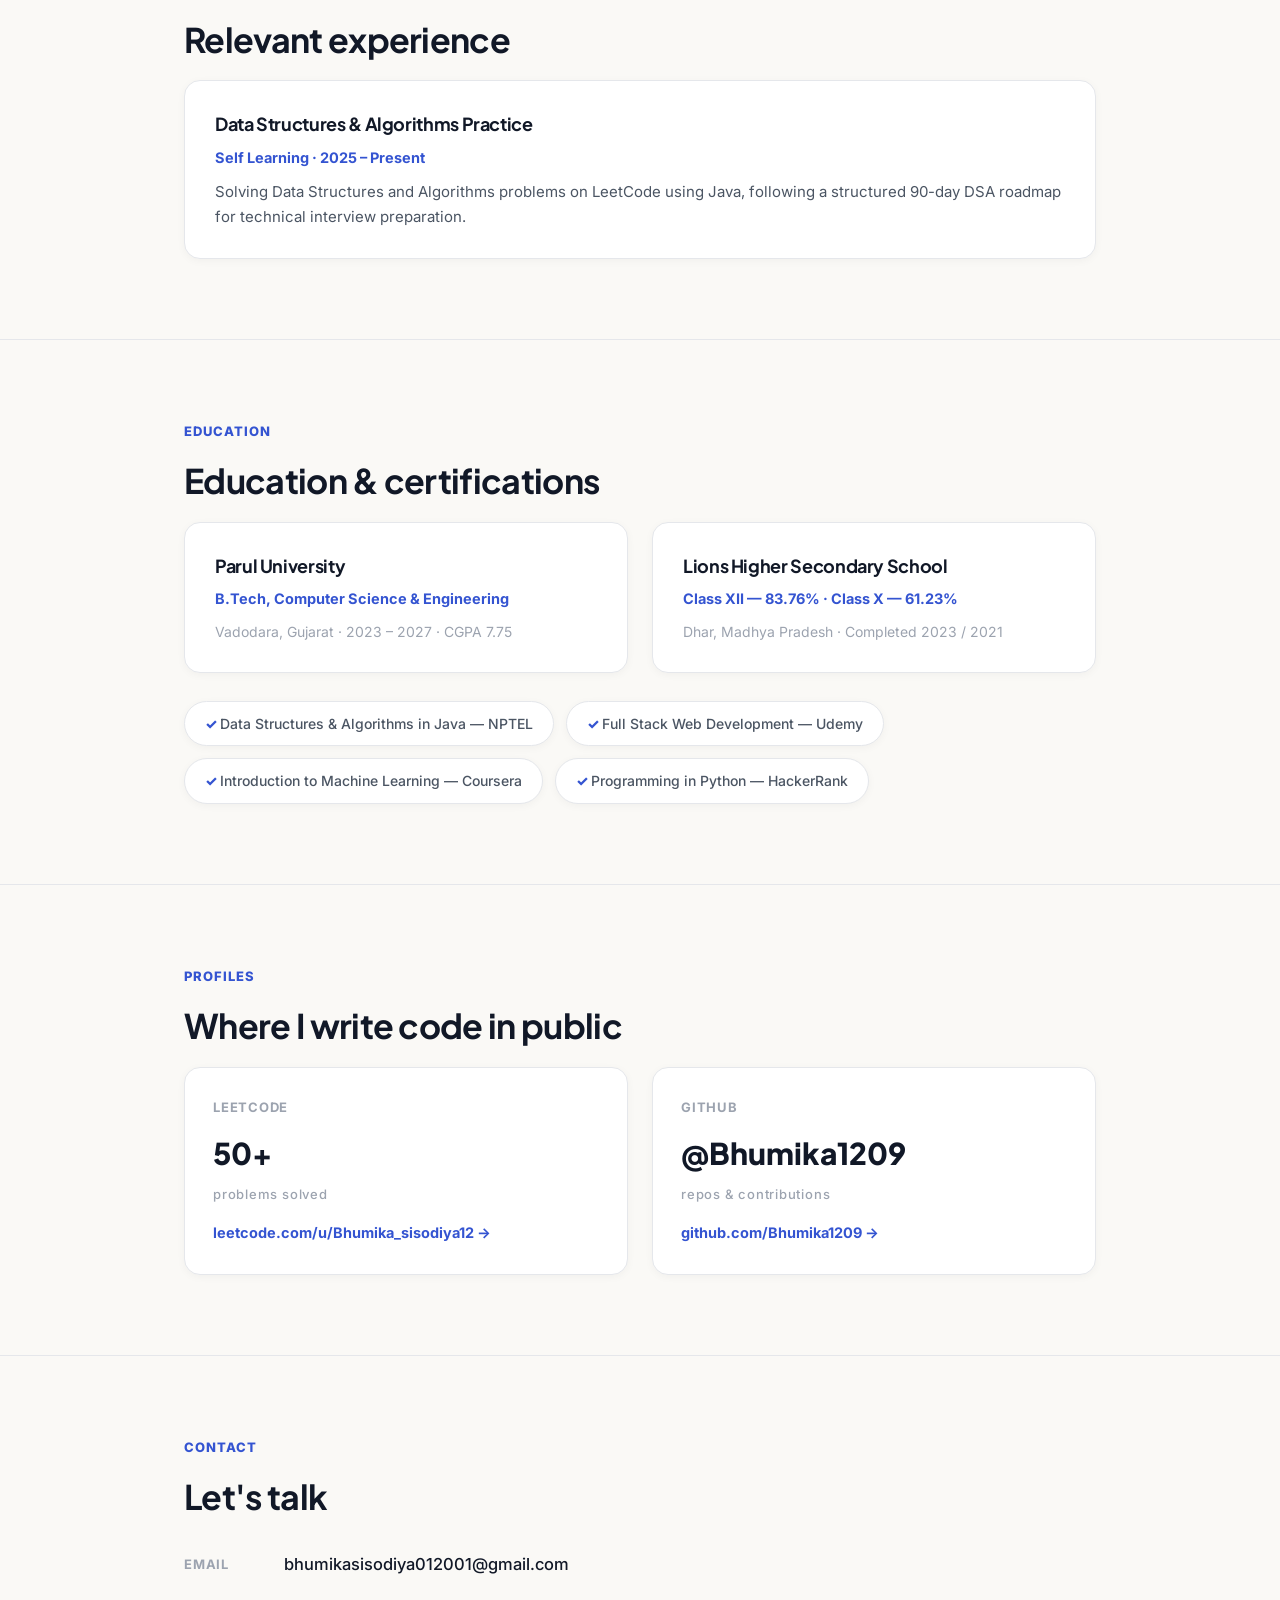
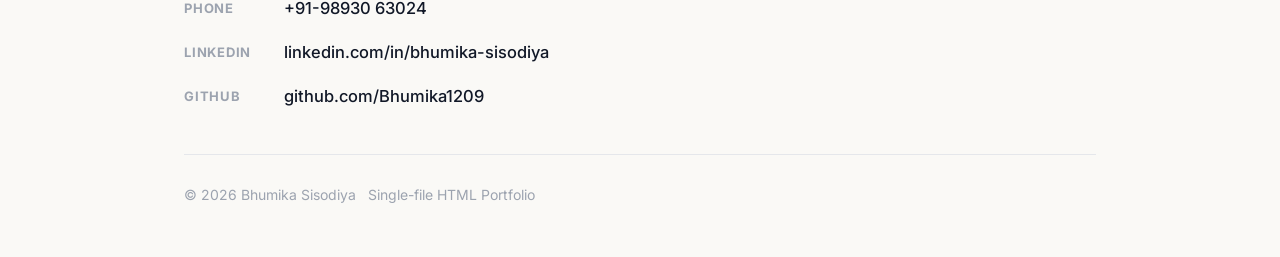
==== commit e4bc2d25: "Add files via upload" ====
--- a/index.html
+++ b/index.html
@@ -346,7 +346,7 @@
       </div>
       <div class="headshot-wrap">
         <div class="headshot-ring">
-          <img src="assets/headshot.jpg" alt="Bhumika Sisodiya - Software Engineer">
+          <img id="headshot-img" src="assets/headshot.jpg" alt="Bhumika Sisodiya - Software Engineer" onerror="handleImageError(this)">
         </div>
         <div class="headshot-cap">Bhumika Sisodiya</div>
       </div>
@@ -527,6 +527,24 @@
 </button>
 
 <script>
+  // Smart Fallback for Profile Image
+  function handleImageError(img) {
+    const fallbacks = [
+      'assets/profile.jpg',
+      'assets/photo.jpg',
+      'assets/headshot.png',
+      'assets/profile.png',
+      'headshot.jpg',
+      'profile.jpg',
+      'photo.jpg'
+    ];
+    let currentIdx = parseInt(img.getAttribute('data-fallback-idx') || '0');
+    if (currentIdx < fallbacks.length) {
+      img.setAttribute('data-fallback-idx', currentIdx + 1);
+      img.src = fallbacks[currentIdx];
+    }
+  }
+
   // Reading Progress Bar
   window.addEventListener('scroll', () => {
     const winScroll = document.body.scrollTop || document.documentElement.scrollTop;
